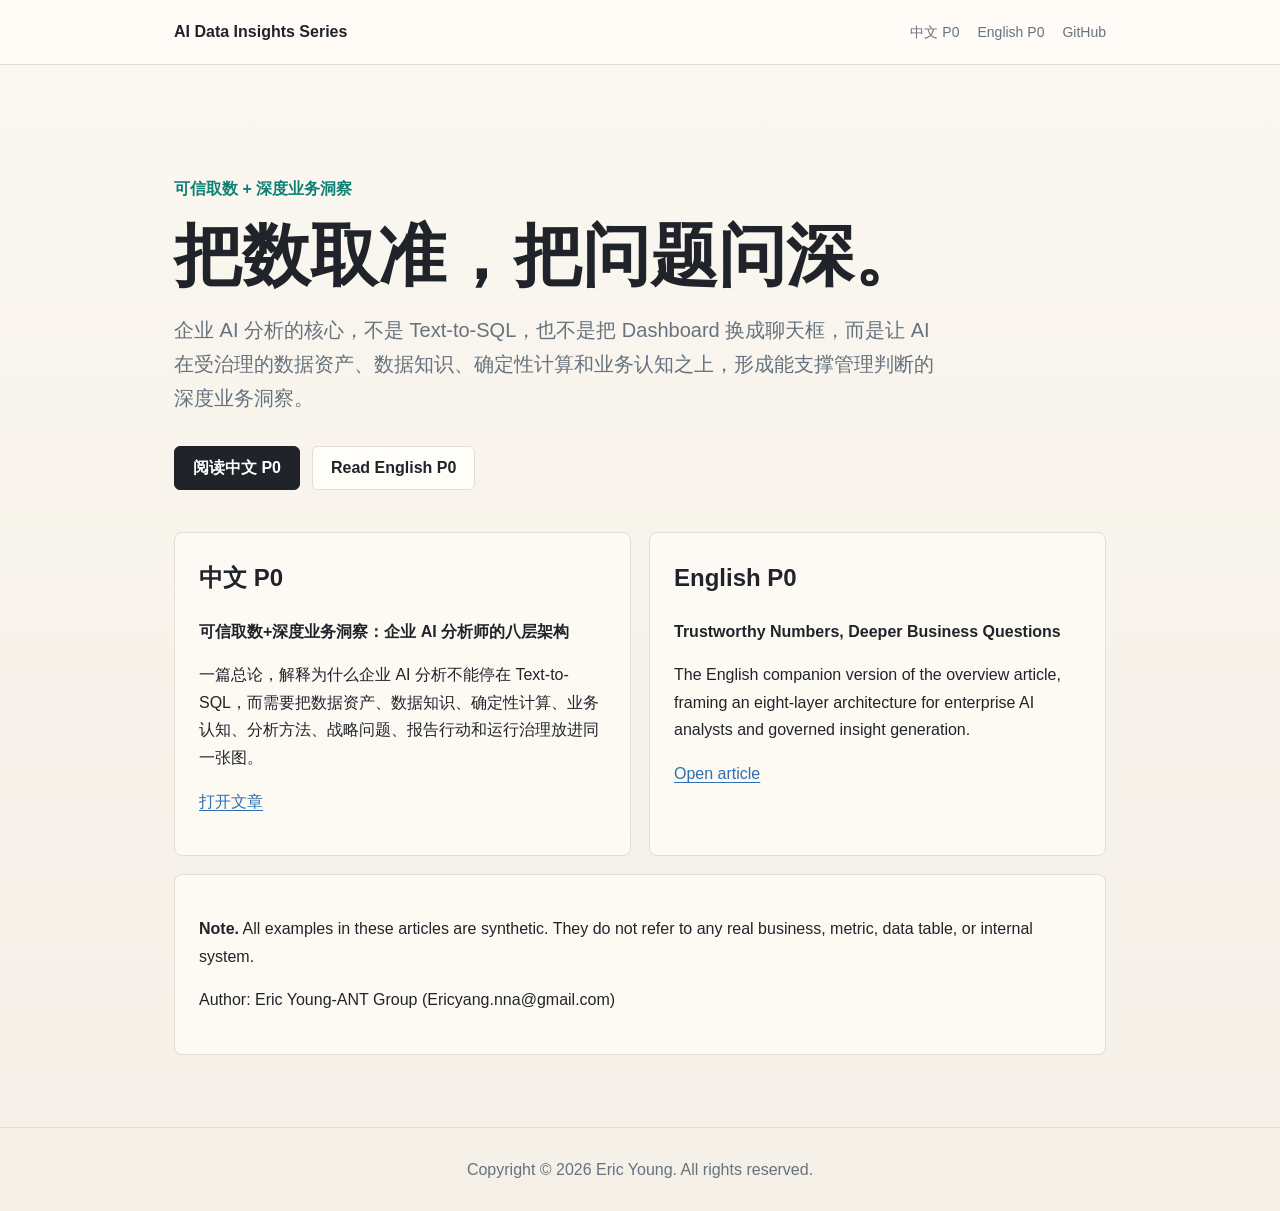
==== index.html @ 1229cfbd "Add GitHub Pages article site" ====
<!doctype html>
<html lang="zh-CN">
<head>
  <meta charset="utf-8">
  <meta name="viewport" content="width=device-width, initial-scale=1">
  <title>AI Data Insights Series</title>
  <meta name="description" content="Public articles on enterprise AI analytics, trustworthy data retrieval, and governed insight generation.">
  <link rel="stylesheet" href="site.css">
</head>
<body>
  <header class="site-header">
    <div class="site-header-inner">
      <a class="brand" href="./">AI Data Insights Series</a>
      <nav class="nav" aria-label="Primary">
        <a href="zh/p0-eight-layer-architecture.html">中文 P0</a>
        <a href="en/p0-eight-layer-architecture.html">English P0</a>
        <a href="https://github.com/Ericyoung-183/ai-data-insights-series">GitHub</a>
      </nav>
    </div>
  </header>
  <main class="page">
    <section class="hero">
      <p class="eyebrow">可信取数 + 深度业务洞察</p>
      <h1>把数取准，把问题问深。</h1>
      <p class="subtitle">企业 AI 分析的核心，不是 Text-to-SQL，也不是把 Dashboard 换成聊天框，而是让 AI 在受治理的数据资产、数据知识、确定性计算和业务认知之上，形成能支撑管理判断的深度业务洞察。</p>
      <div class="actions">
        <a class="button primary" href="zh/p0-eight-layer-architecture.html">阅读中文 P0</a>
        <a class="button" href="en/p0-eight-layer-architecture.html">Read English P0</a>
      </div>
    </section>

    <section class="grid" aria-label="Published articles">
      <article class="article-card">
        <h2>中文 P0</h2>
        <p><strong>可信取数+深度业务洞察：企业 AI 分析师的八层架构</strong></p>
        <p>一篇总论，解释为什么企业 AI 分析不能停在 Text-to-SQL，而需要把数据资产、数据知识、确定性计算、业务认知、分析方法、战略问题、报告行动和运行治理放进同一张图。</p>
        <p><a href="zh/p0-eight-layer-architecture.html">打开文章</a></p>
      </article>

      <article class="article-card">
        <h2>English P0</h2>
        <p><strong>Trustworthy Numbers, Deeper Business Questions</strong></p>
        <p>The English companion version of the overview article, framing an eight-layer architecture for enterprise AI analysts and governed insight generation.</p>
        <p><a href="en/p0-eight-layer-architecture.html">Open article</a></p>
      </article>
    </section>

    <section class="note" style="margin-top:18px">
      <p><strong>Note.</strong> All examples in these articles are synthetic. They do not refer to any real business, metric, data table, or internal system.</p>
      <p>Author: Eric Young-ANT Group (Ericyang.nna@gmail.com)</p>
    </section>
  </main>

  <footer class="site-footer">
    Copyright © 2026 Eric Young. All rights reserved.
  </footer>
</body>
</html>
---- site.css ----
:root {
  color-scheme: light;
  --ink: #20242a;
  --muted: #66727d;
  --paper: #f7f3ec;
  --card: #fffdf8;
  --line: #e4ddd1;
  --teal: #0e8074;
  --coral: #c6553f;
  --blue: #2f6fb2;
}

* {
  box-sizing: border-box;
}

body {
  margin: 0;
  background: linear-gradient(180deg, #fbf8f1 0%, #f4efe7 100%);
  color: var(--ink);
  font-family: -apple-system, BlinkMacSystemFont, "Segoe UI", "Noto Sans SC", "PingFang SC", Arial, sans-serif;
  line-height: 1.72;
}

a {
  color: var(--blue);
  text-decoration-thickness: 0.08em;
  text-underline-offset: 0.2em;
}

.site-header {
  border-bottom: 1px solid var(--line);
  background: rgba(255, 253, 248, 0.86);
  backdrop-filter: blur(16px);
  position: sticky;
  top: 0;
  z-index: 2;
}

.site-header-inner,
.page {
  max-width: 980px;
  margin: 0 auto;
  padding: 0 24px;
}

.site-header-inner {
  min-height: 64px;
  display: flex;
  align-items: center;
  justify-content: space-between;
  gap: 20px;
}

.brand {
  font-weight: 700;
  color: var(--ink);
  text-decoration: none;
}

.nav {
  display: flex;
  gap: 18px;
  font-size: 14px;
}

.nav a {
  color: var(--muted);
  text-decoration: none;
}

.page {
  padding-top: 56px;
  padding-bottom: 72px;
}

.hero {
  padding: 54px 0 42px;
}

.eyebrow {
  color: var(--teal);
  font-weight: 700;
  margin: 0 0 16px;
}

h1 {
  font-size: clamp(38px, 6vw, 68px);
  line-height: 1.06;
  letter-spacing: 0;
  margin: 0 0 22px;
}

.subtitle {
  max-width: 760px;
  color: var(--muted);
  font-size: 20px;
  margin: 0 0 30px;
}

.actions {
  display: flex;
  flex-wrap: wrap;
  gap: 12px;
}

.button {
  display: inline-flex;
  align-items: center;
  justify-content: center;
  min-height: 44px;
  padding: 0 18px;
  border-radius: 6px;
  border: 1px solid var(--line);
  background: var(--card);
  color: var(--ink);
  font-weight: 700;
  text-decoration: none;
}

.button.primary {
  background: var(--ink);
  color: white;
  border-color: var(--ink);
}

.article-card,
.note {
  background: rgba(255, 253, 248, 0.78);
  border: 1px solid var(--line);
  border-radius: 8px;
  padding: 24px;
}

.article-card h2 {
  margin-top: 0;
}

.grid {
  display: grid;
  grid-template-columns: repeat(auto-fit, minmax(260px, 1fr));
  gap: 18px;
}

.prose {
  max-width: 900px;
  background: rgba(255, 253, 248, 0.72);
  border: 1px solid var(--line);
  border-radius: 8px;
  padding: clamp(22px, 4vw, 44px);
}

.prose h1 {
  font-size: clamp(34px, 5vw, 56px);
}

.prose h2 {
  margin-top: 46px;
  padding-top: 8px;
  font-size: 28px;
  line-height: 1.28;
}

.prose blockquote {
  margin: 22px 0;
  padding: 14px 18px;
  border-left: 4px solid var(--teal);
  background: #f0ebe2;
  color: #3f4750;
}

.prose img {
  display: block;
  max-width: 100%;
  height: auto;
  margin: 30px auto;
  border-radius: 8px;
  border: 1px solid var(--line);
}

.prose table {
  width: 100%;
  border-collapse: collapse;
  display: block;
  overflow-x: auto;
  margin: 26px 0;
}

.prose th,
.prose td {
  border: 1px solid var(--line);
  padding: 10px 12px;
  vertical-align: top;
}

.prose th {
  background: #efe8dc;
}

.site-footer {
  color: var(--muted);
  border-top: 1px solid var(--line);
  padding: 28px 24px;
  text-align: center;
}

@media (max-width: 720px) {
  .site-header-inner {
    align-items: flex-start;
    flex-direction: column;
    padding-top: 14px;
    padding-bottom: 14px;
  }

  .nav {
    flex-wrap: wrap;
  }
}
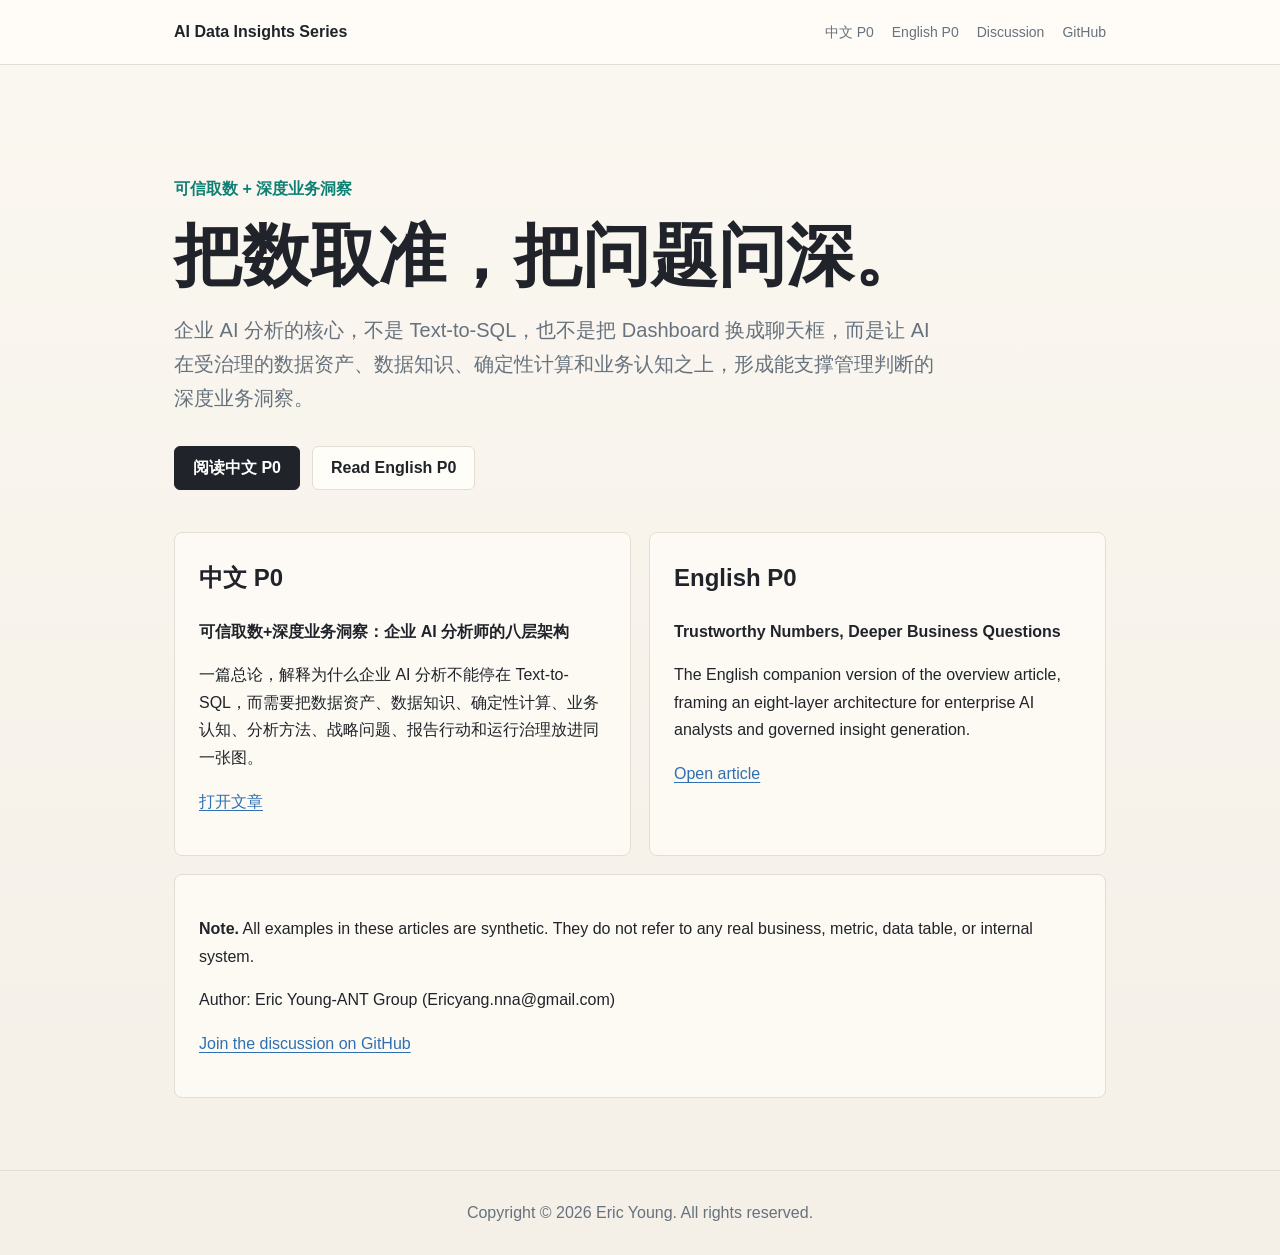
==== commit bf5b0ac6: "Add discussion link to article site" ====
--- a/index.html
+++ b/index.html
@@ -14,6 +14,7 @@
       <nav class="nav" aria-label="Primary">
         <a href="zh/p0-eight-layer-architecture.html">中文 P0</a>
         <a href="en/p0-eight-layer-architecture.html">English P0</a>
+        <a href="https://github.com/Ericyoung-183/ai-data-insights-series/discussions/1">Discussion</a>
         <a href="https://github.com/Ericyoung-183/ai-data-insights-series">GitHub</a>
       </nav>
     </div>
@@ -48,6 +49,7 @@
     <section class="note" style="margin-top:18px">
       <p><strong>Note.</strong> All examples in these articles are synthetic. They do not refer to any real business, metric, data table, or internal system.</p>
       <p>Author: Eric Young-ANT Group (Ericyang.nna@gmail.com)</p>
+      <p><a href="https://github.com/Ericyoung-183/ai-data-insights-series/discussions/1">Join the discussion on GitHub</a></p>
     </section>
   </main>
 
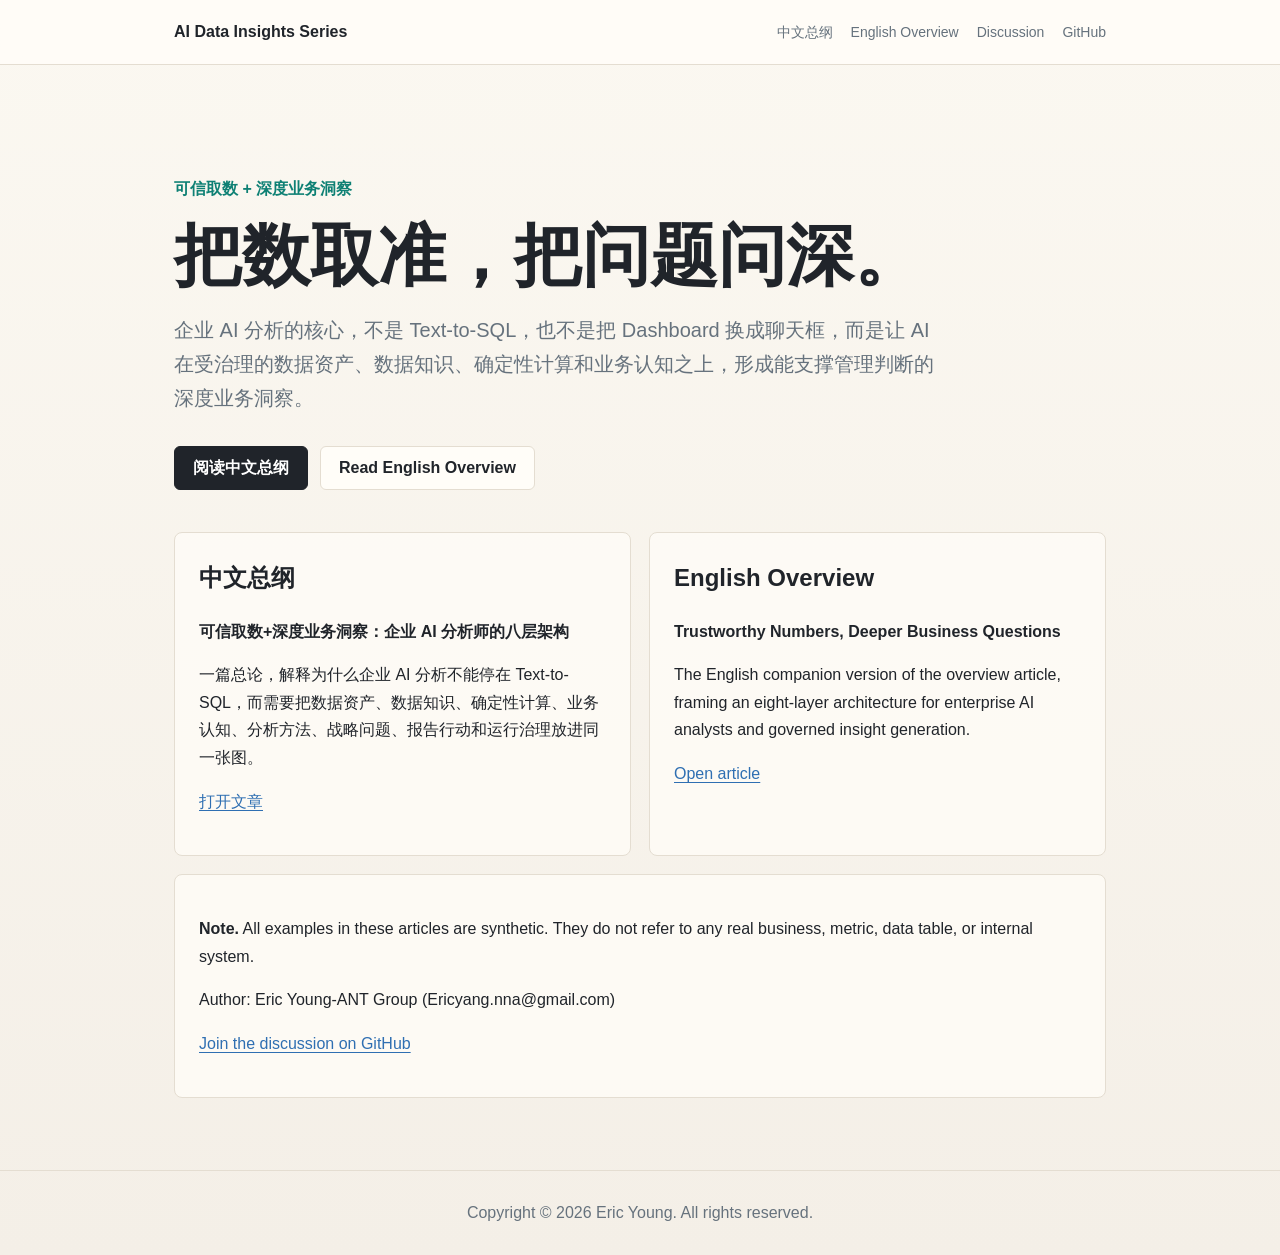
==== commit adc1875a: "Remove internal P-code article labels" ====
--- a/index.html
+++ b/index.html
@@ -12,8 +12,8 @@
     <div class="site-header-inner">
       <a class="brand" href="./">AI Data Insights Series</a>
       <nav class="nav" aria-label="Primary">
-        <a href="zh/p0-eight-layer-architecture.html">中文 P0</a>
-        <a href="en/p0-eight-layer-architecture.html">English P0</a>
+        <a href="zh/eight-layer-architecture.html">中文总纲</a>
+        <a href="en/eight-layer-architecture.html">English Overview</a>
         <a href="https://github.com/Ericyoung-183/ai-data-insights-series/discussions/1">Discussion</a>
         <a href="https://github.com/Ericyoung-183/ai-data-insights-series">GitHub</a>
       </nav>
@@ -25,24 +25,24 @@
       <h1>把数取准，把问题问深。</h1>
       <p class="subtitle">企业 AI 分析的核心，不是 Text-to-SQL，也不是把 Dashboard 换成聊天框，而是让 AI 在受治理的数据资产、数据知识、确定性计算和业务认知之上，形成能支撑管理判断的深度业务洞察。</p>
       <div class="actions">
-        <a class="button primary" href="zh/p0-eight-layer-architecture.html">阅读中文 P0</a>
-        <a class="button" href="en/p0-eight-layer-architecture.html">Read English P0</a>
+        <a class="button primary" href="zh/eight-layer-architecture.html">阅读中文总纲</a>
+        <a class="button" href="en/eight-layer-architecture.html">Read English Overview</a>
       </div>
     </section>
 
     <section class="grid" aria-label="Published articles">
       <article class="article-card">
-        <h2>中文 P0</h2>
+        <h2>中文总纲</h2>
         <p><strong>可信取数+深度业务洞察：企业 AI 分析师的八层架构</strong></p>
         <p>一篇总论，解释为什么企业 AI 分析不能停在 Text-to-SQL，而需要把数据资产、数据知识、确定性计算、业务认知、分析方法、战略问题、报告行动和运行治理放进同一张图。</p>
-        <p><a href="zh/p0-eight-layer-architecture.html">打开文章</a></p>
+        <p><a href="zh/eight-layer-architecture.html">打开文章</a></p>
       </article>
 
       <article class="article-card">
-        <h2>English P0</h2>
+        <h2>English Overview</h2>
         <p><strong>Trustworthy Numbers, Deeper Business Questions</strong></p>
         <p>The English companion version of the overview article, framing an eight-layer architecture for enterprise AI analysts and governed insight generation.</p>
-        <p><a href="en/p0-eight-layer-architecture.html">Open article</a></p>
+        <p><a href="en/eight-layer-architecture.html">Open article</a></p>
       </article>
     </section>
 
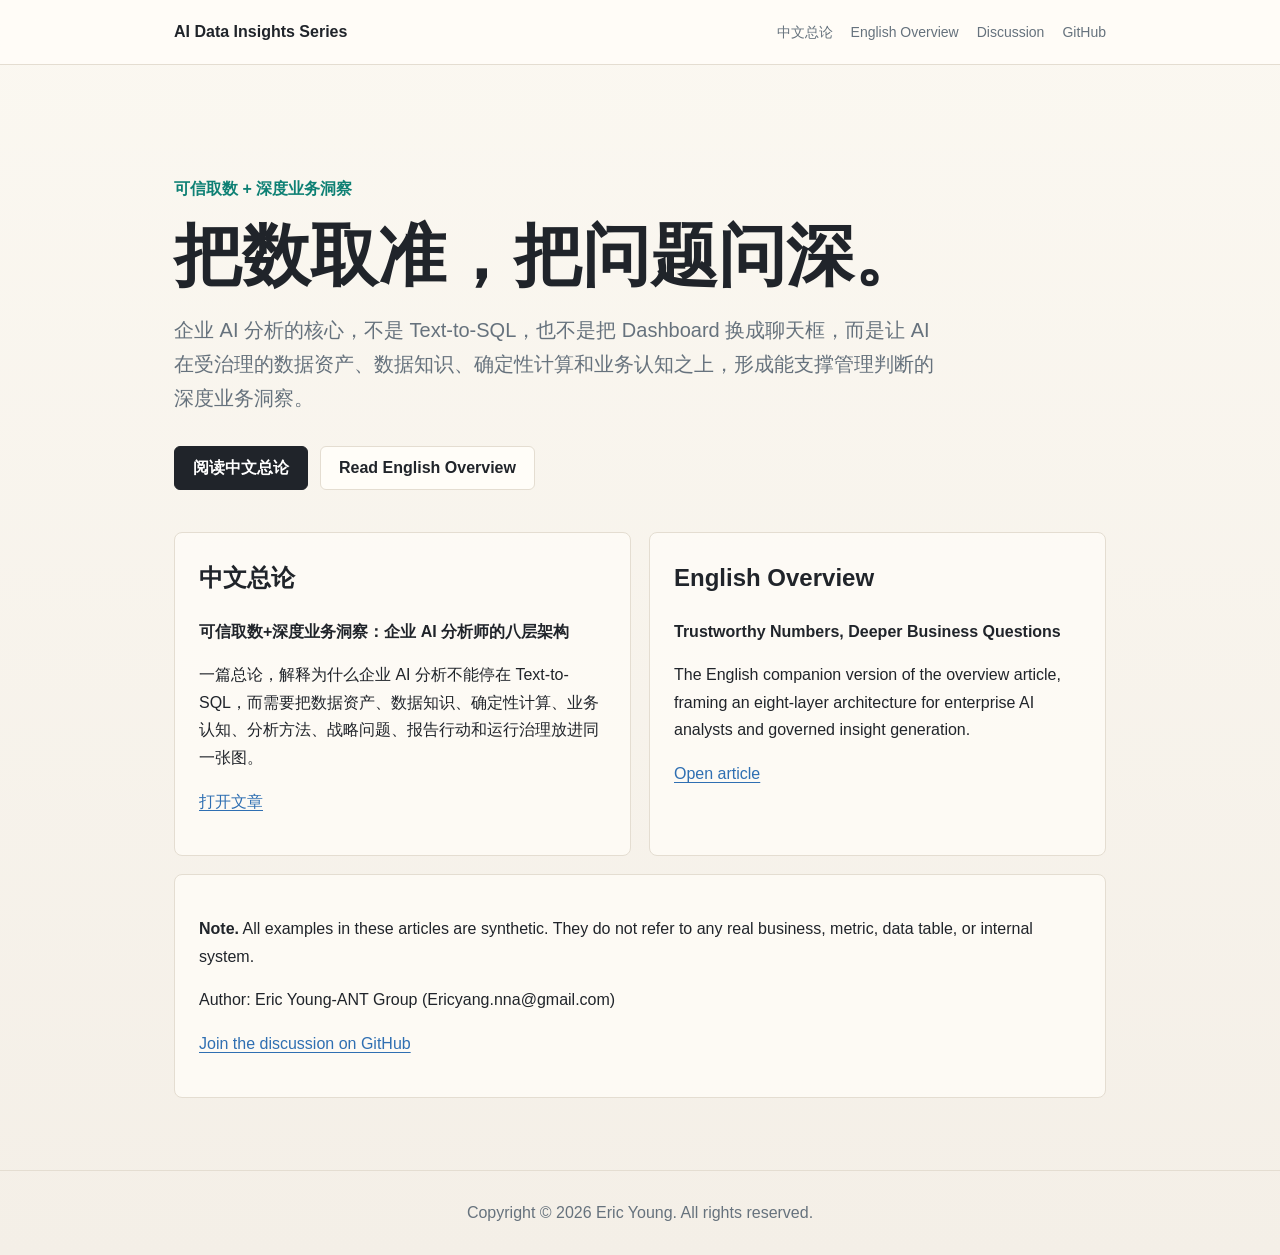
==== commit 768c0bf1: "Rename overview wording to zonglun" ====
--- a/index.html
+++ b/index.html
@@ -12,7 +12,7 @@
     <div class="site-header-inner">
       <a class="brand" href="./">AI Data Insights Series</a>
       <nav class="nav" aria-label="Primary">
-        <a href="zh/eight-layer-architecture.html">中文总纲</a>
+        <a href="zh/eight-layer-architecture.html">中文总论</a>
         <a href="en/eight-layer-architecture.html">English Overview</a>
         <a href="https://github.com/Ericyoung-183/ai-data-insights-series/discussions/1">Discussion</a>
         <a href="https://github.com/Ericyoung-183/ai-data-insights-series">GitHub</a>
@@ -25,14 +25,14 @@
       <h1>把数取准，把问题问深。</h1>
       <p class="subtitle">企业 AI 分析的核心，不是 Text-to-SQL，也不是把 Dashboard 换成聊天框，而是让 AI 在受治理的数据资产、数据知识、确定性计算和业务认知之上，形成能支撑管理判断的深度业务洞察。</p>
       <div class="actions">
-        <a class="button primary" href="zh/eight-layer-architecture.html">阅读中文总纲</a>
+        <a class="button primary" href="zh/eight-layer-architecture.html">阅读中文总论</a>
         <a class="button" href="en/eight-layer-architecture.html">Read English Overview</a>
       </div>
     </section>
 
     <section class="grid" aria-label="Published articles">
       <article class="article-card">
-        <h2>中文总纲</h2>
+        <h2>中文总论</h2>
         <p><strong>可信取数+深度业务洞察：企业 AI 分析师的八层架构</strong></p>
         <p>一篇总论，解释为什么企业 AI 分析不能停在 Text-to-SQL，而需要把数据资产、数据知识、确定性计算、业务认知、分析方法、战略问题、报告行动和运行治理放进同一张图。</p>
         <p><a href="zh/eight-layer-architecture.html">打开文章</a></p>
